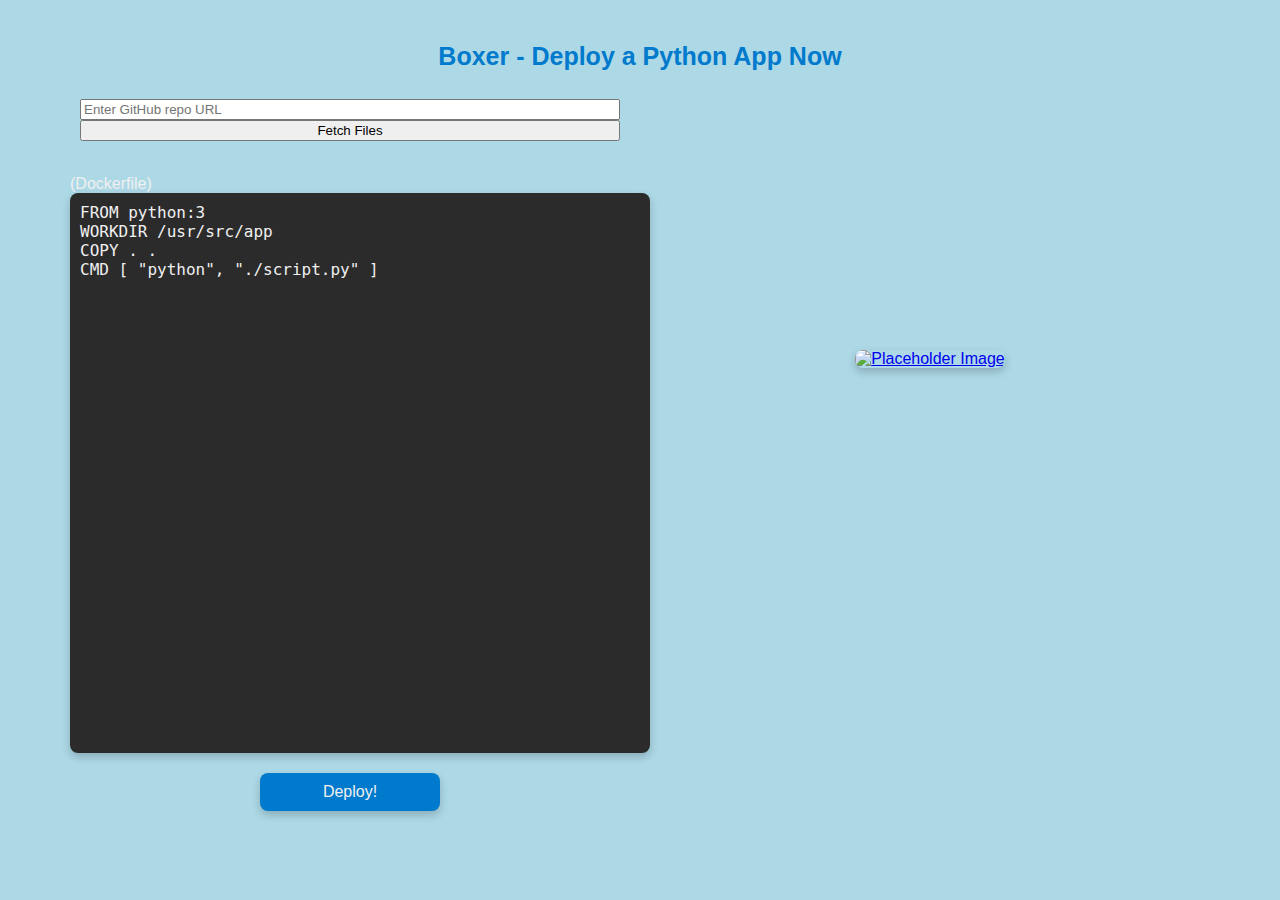
==== boxer.dev/python.html @ a1836804 "Add site page, chg to readme" ====
<!DOCTYPE html>
<html lang="en">
<head>
    <meta charset="UTF-8">
    <meta name="viewport" content="width=device-width, initial-scale=1.0">
    <title>Boxer-Python</title>
    <style>
        body {
            font-family: 'Segoe UI', Tahoma, Geneva, Verdana, sans-serif;
            margin: 0;
            padding: 0;
            display: flex;
            justify-content: center;
            align-items: center;
            height: 100vh;
            background-color: lightblue;
            color: #f0f0f0;
        }
        #fileList {
            font-size: 12px; /* Smaller font size */
            color: black;    /* Black font color */
        }
        #fileList a {
            text-decoration: none;
            color: black;    /* Black font color for links */
        }
        #fileList a:hover {
            text-decoration: underline; /* Underline on hover */
        }
        h1 {
            color: #007acc;
            font-size: 25px;
            position: absolute;
            top: 25px;
            margin-bottom: 5%;
            z-index: 1000; /* Ensure it is on top of other content */
        }
        .container {
            display: flex;
            flex-wrap: wrap;
            width: 100%;
            max-width: 1200px;
            padding: 20px;
            box-sizing: border-box;
        }
        .image {
            flex: 1;
            padding: 10px;
            display: flex;
            height: 60vh;
            justify-content: center;
            align-items: center;
        }
        .image img {
            max-width: 100%;
            height: 20vh;
            border-radius: 8px;
            box-shadow: 0 4px 8px rgba(0, 0, 0, 0.2);
        }
        .code {
            flex: 1;
            padding: 10px;
            display: flex;
            flex-direction: column;
        }
        .github-input {
            flex: 1;
            padding: 10px;
            display: flex;
            flex-direction: column;
        }
        .code textarea {
            width: 100%;
            height: 60vh;
            border: none;
            border-radius: 8px;
            padding: 10px;
            font-family: 'Fira Code', monospace;
            font-size: 16px;
            background-color: #2b2b2b;
            color: #f0f0f0;
            box-shadow: 0 4px 8px rgba(0, 0, 0, 0.2);
            resize: none;
        }
        .code textarea:focus {
            outline: none;
            box-shadow: 0 0 10px #007acc;
        }
         .button {
            margin-top: 20px;
            padding: 10px 20px;
            background-color: #007acc;
            width: 180px;
            align-self: center;
            color: #f0f0f0;
            border: none;
            border-radius: 8px;
            font-size: 16px;
            cursor: pointer;
            box-shadow: 0 4px 8px rgba(0, 0, 0, 0.2);
        }
         .github-btn {
            position: absolute;
            top: 20px;
            right: 20px;
            z-index: 1000; /* Ensure it is on top of other content */
        }
        @media (max-width: 600px) {
            .container {
                flex-direction: column;
                padding-top: 300px;
            }
            h1 {
              margin-top: 10%;
              margin-left: 3%;
            }
            .code textarea {
                height: 50vh;
            }
        }
    </style>
</head>
<body>
    <h1>Boxer - Deploy a Python App Now</h1>
    <div class="github-btn">
        <iframe src="https://ghbtns.com/github-btn.html?user=dphilla&amp;repo=boxer&amp;type=star&amp;count=true&amp;size=large" frameborder="0" scrolling="0" width="125" height="30" title="GitHub"></iframe>
    </div>
    <div class="container">
        <div class="code">
        <div class="github-input">
        <input type="text" id="repoUrl" placeholder="Enter GitHub repo URL">
        <button id="fetchFiles">Fetch Files</button>
        <ul id="fileList"></ul>
        </div>
          (Dockerfile)
            <textarea>
FROM python:3
WORKDIR /usr/src/app
COPY . .
CMD [ "python", "./script.py" ]
            </textarea>
             <button id="deployButton" class="button">Deploy!</button>
        </div>

        <div class="image">
            <a href="/" target="_blank">
            <img src="https://user-images.githubusercontent.com/20820229/164059786-8d082b44-59d6-431a-adf4-993116c8d492.png" alt="Placeholder Image">
            </a>
            <!--<img src="https://user-images.githubusercontent.com/20820229/164059786-8d082b44-59d6-431a-adf4-993116c8d492.png" alt="Mia St John" width="300" height="400">-->
        </div>
    </div>


    <script>
        document.getElementById('fetchFiles').onclick = async function() {
            const repoUrl = document.getElementById('repoUrl').value;
            const fileListElement = document.getElementById('fileList');
            fileListElement.innerHTML = '';

            const match = repoUrl.match(/github\.com\/([^\/]+)\/([^\/]+)/);
            if (!match) {
                alert('Invalid GitHub URL');
                return;
            }

            const [_, owner, repo] = match;
            const apiUrl = `https://api.github.com/repos/${owner}/${repo}/contents`;

            try {
                const response = await fetch(apiUrl);
                if (!response.ok) {
                    throw new Error(`Error fetching repository contents: ${response.statusText}`);
                }

                const files = await response.json();
                files.forEach(file => {
                    const listItem = document.createElement('li');
                    const link = document.createElement('a');
                    link.href = `https://github.com/${owner}/${repo}/blob/main/${file.path}`;
                    link.target = '_blank'; // Open link in a new tab
                    link.textContent = file.path;
                    listItem.appendChild(link);
                    fileListElement.appendChild(listItem);
                });
            } catch (error) {
                alert('Failed to fetch repository contents: ' + error.message);
            }
        };

        document.getElementById('deployButton').onclick = function() {
            window.location.href = 'https://boxer.dev';
        };
    </script>
</body>
</html>
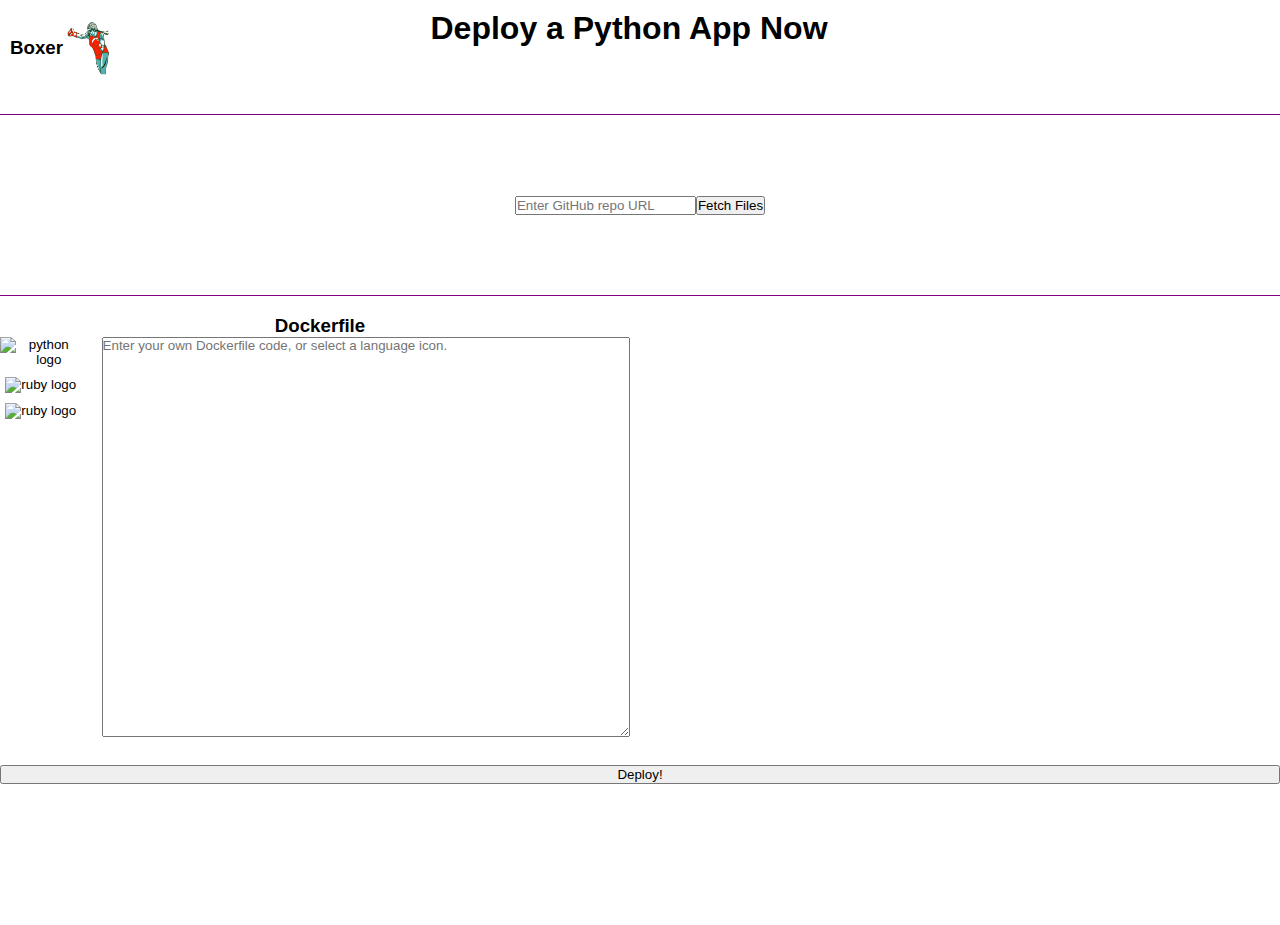
==== commit b0db4c6b: "Started css refresh." ====
--- a/boxer.dev/python.html
+++ b/boxer.dev/python.html
@@ -1,196 +1,68 @@
 <!DOCTYPE html>
-<html lang="en">
+<html lang='en'>
+
 <head>
-    <meta charset="UTF-8">
-    <meta name="viewport" content="width=device-width, initial-scale=1.0">
+    <meta charset='UTF-8'>
+    <meta name='viewport' content='width=device-width, initial-scale=1.0'>
     <title>Boxer-Python</title>
-    <style>
-        body {
-            font-family: 'Segoe UI', Tahoma, Geneva, Verdana, sans-serif;
-            margin: 0;
-            padding: 0;
-            display: flex;
-            justify-content: center;
-            align-items: center;
-            height: 100vh;
-            background-color: lightblue;
-            color: #f0f0f0;
-        }
-        #fileList {
-            font-size: 12px; /* Smaller font size */
-            color: black;    /* Black font color */
-        }
-        #fileList a {
-            text-decoration: none;
-            color: black;    /* Black font color for links */
-        }
-        #fileList a:hover {
-            text-decoration: underline; /* Underline on hover */
-        }
-        h1 {
-            color: #007acc;
-            font-size: 25px;
-            position: absolute;
-            top: 25px;
-            margin-bottom: 5%;
-            z-index: 1000; /* Ensure it is on top of other content */
-        }
-        .container {
-            display: flex;
-            flex-wrap: wrap;
-            width: 100%;
-            max-width: 1200px;
-            padding: 20px;
-            box-sizing: border-box;
-        }
-        .image {
-            flex: 1;
-            padding: 10px;
-            display: flex;
-            height: 60vh;
-            justify-content: center;
-            align-items: center;
-        }
-        .image img {
-            max-width: 100%;
-            height: 20vh;
-            border-radius: 8px;
-            box-shadow: 0 4px 8px rgba(0, 0, 0, 0.2);
-        }
-        .code {
-            flex: 1;
-            padding: 10px;
-            display: flex;
-            flex-direction: column;
-        }
-        .github-input {
-            flex: 1;
-            padding: 10px;
-            display: flex;
-            flex-direction: column;
-        }
-        .code textarea {
-            width: 100%;
-            height: 60vh;
-            border: none;
-            border-radius: 8px;
-            padding: 10px;
-            font-family: 'Fira Code', monospace;
-            font-size: 16px;
-            background-color: #2b2b2b;
-            color: #f0f0f0;
-            box-shadow: 0 4px 8px rgba(0, 0, 0, 0.2);
-            resize: none;
-        }
-        .code textarea:focus {
-            outline: none;
-            box-shadow: 0 0 10px #007acc;
-        }
-         .button {
-            margin-top: 20px;
-            padding: 10px 20px;
-            background-color: #007acc;
-            width: 180px;
-            align-self: center;
-            color: #f0f0f0;
-            border: none;
-            border-radius: 8px;
-            font-size: 16px;
-            cursor: pointer;
-            box-shadow: 0 4px 8px rgba(0, 0, 0, 0.2);
-        }
-         .github-btn {
-            position: absolute;
-            top: 20px;
-            right: 20px;
-            z-index: 1000; /* Ensure it is on top of other content */
-        }
-        @media (max-width: 600px) {
-            .container {
-                flex-direction: column;
-                padding-top: 300px;
-            }
-            h1 {
-              margin-top: 10%;
-              margin-left: 3%;
-            }
-            .code textarea {
-                height: 50vh;
-            }
-        }
-    </style>
+
+    <link rel="stylesheet" href="style.css">
 </head>
+
 <body>
-    <h1>Boxer - Deploy a Python App Now</h1>
-    <div class="github-btn">
-        <iframe src="https://ghbtns.com/github-btn.html?user=dphilla&amp;repo=boxer&amp;type=star&amp;count=true&amp;size=large" frameborder="0" scrolling="0" width="125" height="30" title="GitHub"></iframe>
+    <div class="header">
+        <div class="brand">
+            <h3>Boxer</h3>
+            <img src="img/boxer.png" alt="boxer logo" class="boxerLogo">
+        </div>
+        <h1>
+            Deploy a Python App Now
+        </h1>
+        <iframe
+            src="https://ghbtns.com/github-btn.html?user=dphilla&amp;repo=boxer&amp;type=star&amp;count=true&amp;size=large"
+            frameborder="0" scrolling="0" width="125" height="30" title="GitHub"></iframe>
     </div>
     <div class="container">
-        <div class="code">
-        <div class="github-input">
-        <input type="text" id="repoUrl" placeholder="Enter GitHub repo URL">
-        <button id="fetchFiles">Fetch Files</button>
-        <ul id="fileList"></ul>
+        <div class="repo">
+            <input type="text" id="repoUrl" placeholder="Enter GitHub repo URL">
+            <button id="fetchFiles">Fetch Files</button>
+            </input>
         </div>
-          (Dockerfile)
-            <textarea>
-FROM python:3
-WORKDIR /usr/src/app
-COPY . .
-CMD [ "python", "./script.py" ]
-            </textarea>
-             <button id="deployButton" class="button">Deploy!</button>
+        <div class="subContainer">
+            <div class="docker">
+                <h3>Dockerfile</h3>
+                <div class="dockerFile">
+                    <div class="dockerLang">
+                        <button type="button" class="codeLang" onclick="dockerfileLang('python')"><img
+                                src="https://cdn.jsdelivr.net/gh/devicons/devicon/icons/python/python-original.svg"
+                                height="40" alt="python logo" /></button>
+                        <button type="button" class="codeLang" onclick="dockerfileLang('ruby')"><img
+                                src="https://cdn.jsdelivr.net/gh/devicons/devicon/icons/ruby/ruby-original.svg"
+                                height="40" alt="ruby logo" /></button>
+                        <button type="button" class="codeLang" onclick="dockerfileLang('c')"><img
+                                src="https://cdn.jsdelivr.net/gh/devicons/devicon/icons/c/c-original.svg" height="40"
+                                alt="ruby logo" /></button>
+                    </div>
+                    <textarea id="dockerText" class="dockerText"
+                        placeholder="Enter your own Dockerfile code, or select a language icon."></textarea>
+                </div>
+            </div>
+            <div class="codebase">
+                <ul class="fileList" id="fileList">
+                </ul>
+            </div>
         </div>
-
-        <div class="image">
+        <button id="deployButton" class="button">Deploy!</button>
+        <!-- <div class="image">
             <a href="/" target="_blank">
-            <img src="https://user-images.githubusercontent.com/20820229/164059786-8d082b44-59d6-431a-adf4-993116c8d492.png" alt="Placeholder Image">
+                <img src="https://user-images.githubusercontent.com/20820229/164059786-8d082b44-59d6-431a-adf4-993116c8d492.png"
+                    alt="Placeholder Image">
             </a>
-            <!--<img src="https://user-images.githubusercontent.com/20820229/164059786-8d082b44-59d6-431a-adf4-993116c8d492.png" alt="Mia St John" width="300" height="400">-->
-        </div>
+            <img src="https://user-images.githubusercontent.com/20820229/164059786-8d082b44-59d6-431a-adf4-993116c8d492.png" alt="Mia St John" width="300" height="400">
+        </div> -->
     </div>
 
+    <script src="main.js"></script>
+</body>
 
-    <script>
-        document.getElementById('fetchFiles').onclick = async function() {
-            const repoUrl = document.getElementById('repoUrl').value;
-            const fileListElement = document.getElementById('fileList');
-            fileListElement.innerHTML = '';
-
-            const match = repoUrl.match(/github\.com\/([^\/]+)\/([^\/]+)/);
-            if (!match) {
-                alert('Invalid GitHub URL');
-                return;
-            }
-
-            const [_, owner, repo] = match;
-            const apiUrl = `https://api.github.com/repos/${owner}/${repo}/contents`;
-
-            try {
-                const response = await fetch(apiUrl);
-                if (!response.ok) {
-                    throw new Error(`Error fetching repository contents: ${response.statusText}`);
-                }
-
-                const files = await response.json();
-                files.forEach(file => {
-                    const listItem = document.createElement('li');
-                    const link = document.createElement('a');
-                    link.href = `https://github.com/${owner}/${repo}/blob/main/${file.path}`;
-                    link.target = '_blank'; // Open link in a new tab
-                    link.textContent = file.path;
-                    listItem.appendChild(link);
-                    fileListElement.appendChild(listItem);
-                });
-            } catch (error) {
-                alert('Failed to fetch repository contents: ' + error.message);
-            }
-        };
-
-        document.getElementById('deployButton').onclick = function() {
-            window.location.href = 'https://boxer.dev';
-        };
-    </script>
-</body>
-</html>
-
+</html>--- a/boxer.dev/style.css
+++ b/boxer.dev/style.css
@@ -0,0 +1,109 @@
+* {
+    margin: 0;
+    padding: 0;
+    box-sizing: border-box;
+    font-family: 'Segoe UI', Tahoma, Geneva, Verdana, sans-serif;
+}
+
+.header {
+    display: flex;
+    justify-content: space-between;
+    padding: 10px;
+    margin-bottom: 20px;
+}
+
+.brand {
+    display: flex;
+    align-items: center;
+}
+
+.boxerLogo {
+    height: 75px;
+    width: 50px;
+}
+
+.container {
+    height: 90vh;
+    width: 100vw;
+    display: flex;
+    flex-direction: column;
+}
+
+.repo {
+    width: 100vw;
+    height: 20vh;
+    margin-bottom: 20px;
+    display: flex;
+    justify-content: center;
+    align-items: center;
+    outline: solid purple 1px;
+}
+
+.subContainer {
+    width: 100vw;
+    height: 50vh;
+    display: flex;
+
+}
+
+.codebase {
+    width: 50vw;
+    display: flex;
+    padding: 10px 0px 10px 0px;
+}
+
+.fileList {
+    column-width: 100px;
+}
+
+ul {
+    list-style: none;
+}
+
+.docker {
+    width: 50vw;
+    display: flex;
+    flex-direction: column;
+    align-items: center;
+}
+
+.dockerFile {
+    width: 50vw;
+    display: flex;
+    justify-content: center;
+    padding: 0px 10px 0px 0px;
+    gap: 20px;
+}
+
+.dockerText {
+    width: 550px;
+    height: 400px;
+
+}
+
+.dockerLang {
+    display: flex;
+    flex-direction: column;
+    gap: 10px;
+}
+
+.codeLang {
+    border: hidden;
+    background-color: transparent;
+}
+
+@media (max-width: 600px) {
+    .container {
+        flex-direction: column;
+        padding-top: 300px;
+    }
+
+    h1 {
+        margin-top: 10%;
+        margin-left: 3%;
+    }
+
+    .code textarea {
+        height: 50vh;
+    }
+}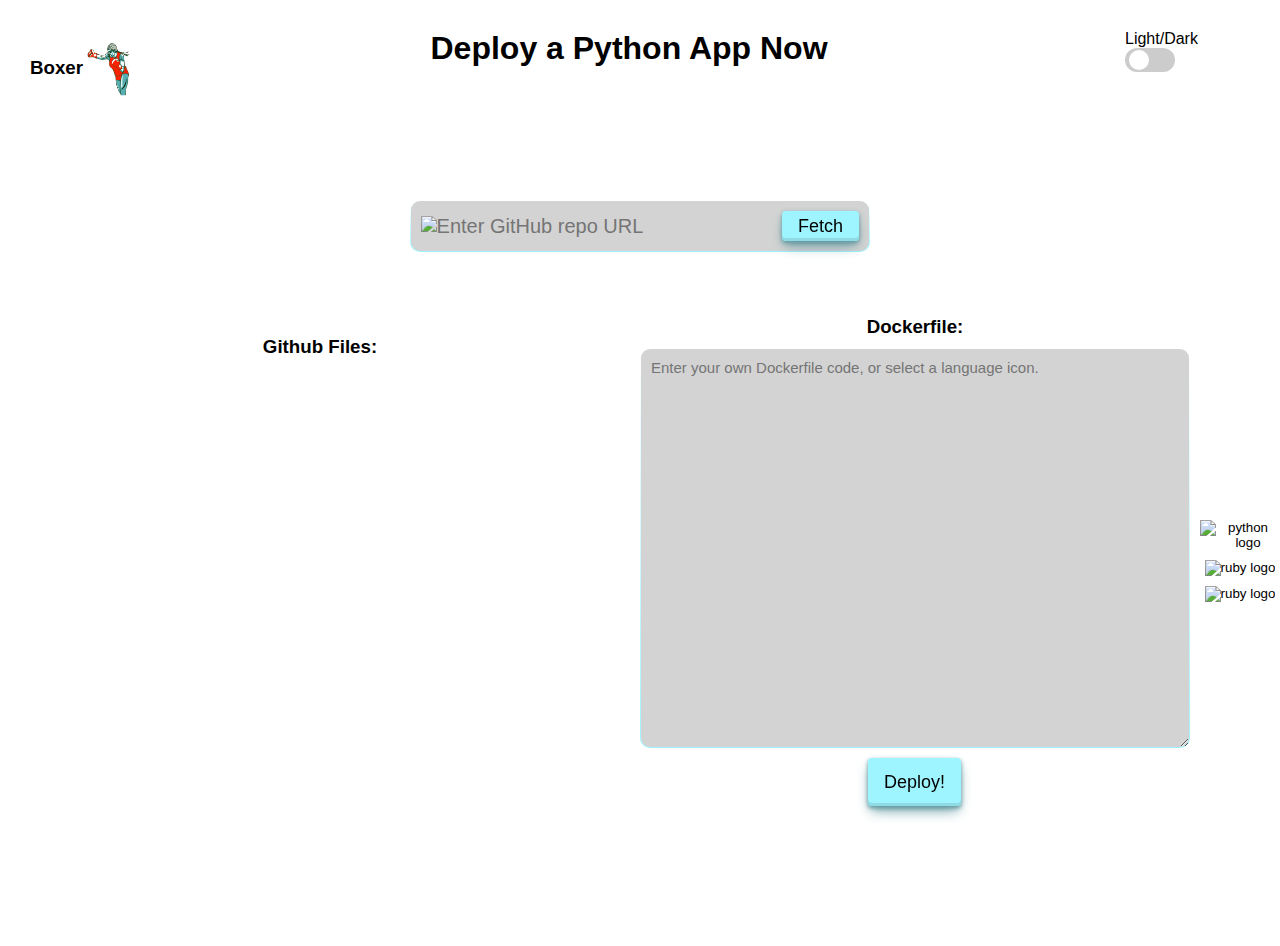
==== commit 87dbbe3e: "Light/Dark mode functionality added" ====
--- a/boxer.dev/python.html
+++ b/boxer.dev/python.html
@@ -18,49 +18,65 @@
         <h1>
             Deploy a Python App Now
         </h1>
-        <iframe
-            src="https://ghbtns.com/github-btn.html?user=dphilla&amp;repo=boxer&amp;type=star&amp;count=true&amp;size=large"
-            frameborder="0" scrolling="0" width="125" height="30" title="GitHub"></iframe>
+        <div>
+            <div>
+                <p>Light/Dark</p>
+                <label class="mode-switch">
+                    <input id="view-mode" type="checkbox" />
+                    <span class="slider"></span>
+                </label>
+            </div>
+            <iframe
+                src="https://ghbtns.com/github-btn.html?user=dphilla&amp;repo=boxer&amp;type=star&amp;count=true&amp;size=large"
+                frameborder="0" scrolling="0" width="125" height="30" title="GitHub"></iframe>
+        </div>
     </div>
     <div class="container">
         <div class="repo">
-            <input type="text" id="repoUrl" placeholder="Enter GitHub repo URL">
-            <button id="fetchFiles">Fetch Files</button>
-            </input>
+            <div class="repoWrapper">
+                <img src="img/github-light.png" height="20" id="github-icon">
+                <input type="text" id="repoUrl" class="repoUrl" placeholder="Enter GitHub repo URL">
+                <button id="fetchFiles" class="button">Fetch</button>
+            </div>
         </div>
         <div class="subContainer">
-            <div class="docker">
-                <h3>Dockerfile</h3>
-                <div class="dockerFile">
-                    <div class="dockerLang">
-                        <button type="button" class="codeLang" onclick="dockerfileLang('python')"><img
-                                src="https://cdn.jsdelivr.net/gh/devicons/devicon/icons/python/python-original.svg"
-                                height="40" alt="python logo" /></button>
-                        <button type="button" class="codeLang" onclick="dockerfileLang('ruby')"><img
-                                src="https://cdn.jsdelivr.net/gh/devicons/devicon/icons/ruby/ruby-original.svg"
-                                height="40" alt="ruby logo" /></button>
-                        <button type="button" class="codeLang" onclick="dockerfileLang('c')"><img
-                                src="https://cdn.jsdelivr.net/gh/devicons/devicon/icons/c/c-original.svg" height="40"
-                                alt="ruby logo" /></button>
-                    </div>
-                    <textarea id="dockerText" class="dockerText"
-                        placeholder="Enter your own Dockerfile code, or select a language icon."></textarea>
+            <div class="githubCode">
+                <h3>Github Files:</h3>
+                <div class="codebase">
+                    <ul class="fileList" id="fileList">
+                    </ul>
                 </div>
             </div>
-            <div class="codebase">
-                <ul class="fileList" id="fileList">
-                </ul>
+            <div class="docker">
+                <div class="dockerFile">
+                    <div class="textBox">
+                        <h3>Dockerfile:</h3>
+                        <textarea id="dockerText" class="dockerText"
+                            placeholder="Enter your own Dockerfile code, or select a language icon."></textarea>
+                        <button id="deployButton" class="button">Deploy!</button>
+                    </div>
+                </div>
+                <div class="dockerLang">
+                    <button type="button" class="codeLang" onclick="dockerfileLang('python')"><img
+                            src="https://cdn.jsdelivr.net/gh/devicons/devicon/icons/python/python-original.svg"
+                            height="40" alt="python logo" /></button>
+                    <button type="button" class="codeLang" onclick="dockerfileLang('ruby')"><img
+                            src="https://cdn.jsdelivr.net/gh/devicons/devicon/icons/ruby/ruby-original.svg" height="40"
+                            alt="ruby logo" /></button>
+                    <button type="button" class="codeLang" onclick="dockerfileLang('c')"><img
+                            src="https://cdn.jsdelivr.net/gh/devicons/devicon/icons/c/c-original.svg" height="40"
+                            alt="ruby logo" /></button>
+                </div>
             </div>
         </div>
-        <button id="deployButton" class="button">Deploy!</button>
-        <!-- <div class="image">
+    </div>
+    <!-- <div class="image">
             <a href="/" target="_blank">
                 <img src="https://user-images.githubusercontent.com/20820229/164059786-8d082b44-59d6-431a-adf4-993116c8d492.png"
                     alt="Placeholder Image">
             </a>
             <img src="https://user-images.githubusercontent.com/20820229/164059786-8d082b44-59d6-431a-adf4-993116c8d492.png" alt="Mia St John" width="300" height="400">
         </div> -->
-    </div>
 
     <script src="main.js"></script>
 </body>
--- a/boxer.dev/style.css
+++ b/boxer.dev/style.css
@@ -3,13 +3,41 @@
     padding: 0;
     box-sizing: border-box;
     font-family: 'Segoe UI', Tahoma, Geneva, Verdana, sans-serif;
+    color: var(--text-color);
+}
+
+:root {
+    --bg-img: url("img/boxer-bg-light.png");
+    --text-color: black;
+    --text-box: linear-gradient(lightgrey, lightgrey) padding-box,
+        linear-gradient(white, #9ef4ff) border-box;
+    --button-color: #9ef4ff;
+    --button-box-shadow: #6399a0 0 2px 4px, #6399a0 0 7px 13px -3px, #8edbe5 0 -3px 0 inset;
+    --button-box-shadow-active: #5e9299 0 3px 7px inset;
+    --button-box-shadow-focus: #5e9299 0 0 0 1.5px inset, #6399a0 0 2px 4px, #6399a0 0 7px 13px -3px, #5e9299 0 -3px 0 inset
+}
+
+.dark-mode {
+    --bg-img: url("img/boxer-bg-dark.png");
+    --text-color: white;
+    --text-box: linear-gradient(#0d1017, #0d1017) padding-box,
+        linear-gradient(#0d1017, rebeccapurple) border-box;
+    --button-color: #FCFCFD;
+    --button-box-shadow: rgba(45, 35, 66, 0.4) 0 2px 4px, rgba(45, 35, 66, 0.3) 0 7px 13px -3px, #D6D6E7 0 -3px 0 inset;
+    --button-box-shadow-active: #D6D6E7 0 3px 7px inset;
+    --button-box-shadow-focus: #D6D6E7 0 0 0 1.5px inset, rgba(45, 35, 66, 0.4) 0 2px 4px, rgba(45, 35, 66, 0.3) 0 7px 13px -3px, #D6D6E7 0 -3px 0 inset
+}
+
+body {
+    background-image: var(--bg-img);
+    overflow: hidden;
 }
 
 .header {
     display: flex;
     justify-content: space-between;
     padding: 10px;
-    margin-bottom: 20px;
+    margin: 20px;
 }
 
 .brand {
@@ -22,6 +50,54 @@
     width: 50px;
 }
 
+/* Containter for our Light/Dark mode switch */
+.mode-switch {
+    position: relative;
+    display: inline-block;
+    width: 50px;
+    height: 24px;
+}
+
+/* Will hide default checkbox */
+.mode-switch input {
+    opacity: 0;
+    width: 0;
+    height: 0;
+}
+
+/* The track */
+.slider {
+    position: absolute;
+    cursor: pointer;
+    background-color: #ccc;
+    border-radius: 24px;
+    width: 100%;
+    height: 100%;
+    transition: background-color 0.3s;
+}
+
+/* Rounded slider */
+.slider::before {
+    content: "";
+    position: absolute;
+    height: 20px;
+    width: 20px;
+    left: 4px;
+    bottom: 2px;
+    background-color: white;
+    border-radius: 50%;
+    transition: transform 0.3s;
+}
+
+/* Toggled state */
+.mode-switch input:checked+.slider {
+    background-color: rebeccapurple;
+}
+
+.mode-switch input:checked+.slider::before {
+    transform: translateX(22px);
+}
+
 .container {
     height: 90vh;
     width: 100vw;
@@ -30,14 +106,44 @@
 }
 
 .repo {
-    width: 100vw;
+    width: 60vw;
     height: 20vh;
     margin-bottom: 20px;
     display: flex;
+    align-self: center;
     justify-content: center;
     align-items: center;
-    outline: solid purple 1px;
-}
+    gap: 10px;
+}
+
+.repoWrapper {
+    width: 60%;
+    display: flex;
+    align-items: center;
+    background: var(--text-box);
+    border: 1px solid transparent;
+    border-radius: 10px;
+    padding: 10px;
+    border-radius: 10px;
+}
+
+
+.repoUrl {
+    border: hidden;
+    background-color: transparent;
+    flex: 1;
+    font-size: 20px;
+}
+
+input.repoUrl:focus {
+    outline: none;
+}
+
+
+#fetchFiles {
+    height: 30px;
+}
+
 
 .subContainer {
     width: 100vw;
@@ -46,31 +152,59 @@
 
 }
 
+.githubCode {
+    display: flex;
+    flex-direction: column;
+    align-items: center;
+}
+
 .codebase {
     width: 50vw;
     display: flex;
-    padding: 10px 0px 10px 0px;
+    justify-content: center;
+    height: 400px;
+    padding: 15px 0px 15px 0px;
 }
 
 .fileList {
-    column-width: 100px;
+    column-width: 115px;
 }
 
 ul {
     list-style: none;
 }
 
+a {
+    position: relative;
+    text-decoration: none;
+}
+
+a::before {
+    content: '';
+    position: absolute;
+    width: 100%;
+    height: 1px;
+    background-color: var(--text-color);
+    bottom: 0;
+    left: 0;
+    transform-origin: right;
+    transform: scaleX(0);
+    transition: transform .3s ease-in-out;
+}
+
+a:hover::before {
+    transform-origin: left;
+    transform: scaleX(1);
+}
+
 .docker {
     width: 50vw;
     display: flex;
-    flex-direction: column;
     align-items: center;
 }
 
 .dockerFile {
-    width: 50vw;
-    display: flex;
-    justify-content: center;
+    display: flex;
     padding: 0px 10px 0px 0px;
     gap: 20px;
 }
@@ -78,7 +212,22 @@
 .dockerText {
     width: 550px;
     height: 400px;
-
+    background: var(--text-box);
+    border: 1px solid transparent;
+    border-radius: 10px;
+    padding: 10px;
+    font-size: 15px;
+}
+
+textarea.dockerText:focus {
+    outline: none;
+}
+
+.textBox {
+    display: flex;
+    flex-direction: column;
+    align-items: center;
+    gap: 10px;
 }
 
 .dockerLang {
@@ -91,6 +240,45 @@
     border: hidden;
     background-color: transparent;
 }
+
+
+.button {
+    align-items: center;
+    align-self: center;
+    background-color: var(--button-color);
+    border-radius: 4px;
+    border-width: 0;
+    box-shadow: var(--button-box-shadow);
+    box-sizing: border-box;
+    color: black;
+    display: inline-flex;
+    height: 48px;
+    justify-content: center;
+    padding-left: 16px;
+    padding-right: 16px;
+    transition: box-shadow .15s, transform .15s;
+    user-select: none;
+    -webkit-user-select: none;
+    touch-action: manipulation;
+    white-space: nowrap;
+    will-change: box-shadow, transform;
+    font-size: 18px;
+}
+
+.button:focus {
+    box-shadow: var(--button-box-shadow-focus);
+}
+
+.button:hover {
+    transform: translateY(-2px);
+    cursor: pointer;
+}
+
+.button:active {
+    box-shadow: var(--button-box-shadow-active);
+    transform: translateY(2px);
+}
+
 
 @media (max-width: 600px) {
     .container {
@@ -106,4 +294,5 @@
     .code textarea {
         height: 50vh;
     }
+
 }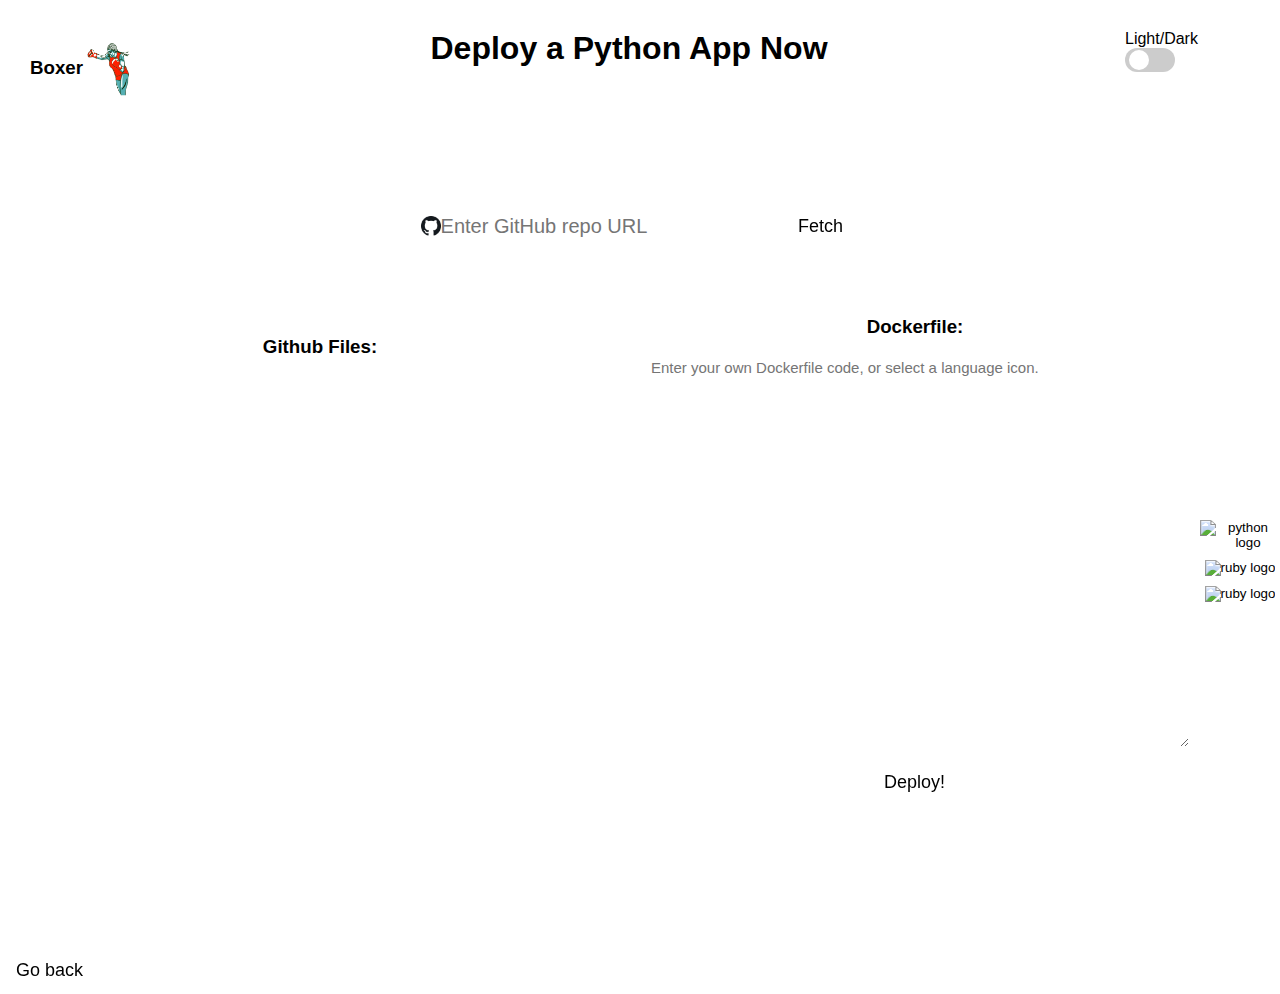
==== commit 10519f97: "Merge pull request #1 from Seth-Ozaki/dev" ====
--- a/boxer.dev/python.html
+++ b/boxer.dev/python.html
@@ -7,78 +7,79 @@
     <title>Boxer-Python</title>
 
     <link rel="stylesheet" href="style.css">
+    <link rel="stylesheet" href="https://cdn.jsdelivr.net/npm/xterm/css/xterm.css">
 </head>
 
 <body>
-    <div class="header">
-        <div class="brand">
-            <h3>Boxer</h3>
-            <img src="img/boxer.png" alt="boxer logo" class="boxerLogo">
-        </div>
-        <h1>
-            Deploy a Python App Now
-        </h1>
-        <div>
+    <div id="dashboard">
+        <div class="header">
+            <div class="brand">
+                <h3>Boxer</h3>
+                <img src="img/boxer.png" alt="boxer logo" class="boxerLogo">
+            </div>
+            <h1>
+                Deploy a Python App Now
+            </h1>
             <div>
-                <p>Light/Dark</p>
-                <label class="mode-switch">
-                    <input id="view-mode" type="checkbox" />
-                    <span class="slider"></span>
-                </label>
-            </div>
-            <iframe
-                src="https://ghbtns.com/github-btn.html?user=dphilla&amp;repo=boxer&amp;type=star&amp;count=true&amp;size=large"
-                frameborder="0" scrolling="0" width="125" height="30" title="GitHub"></iframe>
-        </div>
-    </div>
-    <div class="container">
-        <div class="repo">
-            <div class="repoWrapper">
-                <img src="img/github-light.png" height="20" id="github-icon">
-                <input type="text" id="repoUrl" class="repoUrl" placeholder="Enter GitHub repo URL">
-                <button id="fetchFiles" class="button">Fetch</button>
+                <div>
+                    <p>Light/Dark</p>
+                    <label class="mode-switch">
+                        <input id="view-mode" type="checkbox" />
+                        <span class="slider"></span>
+                    </label>
+                </div>
+                <iframe
+                    src="https://ghbtns.com/github-btn.html?user=dphilla&amp;repo=boxer&amp;type=star&amp;count=true&amp;size=large"
+                    frameborder="0" scrolling="0" width="125" height="30" title="GitHub"></iframe>
             </div>
         </div>
-        <div class="subContainer">
-            <div class="githubCode">
-                <h3>Github Files:</h3>
-                <div class="codebase">
-                    <ul class="fileList" id="fileList">
-                    </ul>
+        <div class="container">
+            <div class="repo">
+                <div class="repoWrapper">
+                    <img src="img/github-light.png" height="20" id="github-icon">
+                    <input type="text" id="repoUrl" class="repoUrl" placeholder="Enter GitHub repo URL">
+                    <button id="fetchFiles" class="button">Fetch</button>
                 </div>
             </div>
-            <div class="docker">
-                <div class="dockerFile">
-                    <div class="textBox">
-                        <h3>Dockerfile:</h3>
-                        <textarea id="dockerText" class="dockerText"
-                            placeholder="Enter your own Dockerfile code, or select a language icon."></textarea>
-                        <button id="deployButton" class="button">Deploy!</button>
+            <div class="subContainer">
+                <div class="githubCode">
+                    <h3>Github Files:</h3>
+                    <div class="codebase">
+                        <ul class="fileList" id="fileList">
+                        </ul>
                     </div>
                 </div>
-                <div class="dockerLang">
-                    <button type="button" class="codeLang" onclick="dockerfileLang('python')"><img
-                            src="https://cdn.jsdelivr.net/gh/devicons/devicon/icons/python/python-original.svg"
-                            height="40" alt="python logo" /></button>
-                    <button type="button" class="codeLang" onclick="dockerfileLang('ruby')"><img
-                            src="https://cdn.jsdelivr.net/gh/devicons/devicon/icons/ruby/ruby-original.svg" height="40"
-                            alt="ruby logo" /></button>
-                    <button type="button" class="codeLang" onclick="dockerfileLang('c')"><img
-                            src="https://cdn.jsdelivr.net/gh/devicons/devicon/icons/c/c-original.svg" height="40"
-                            alt="ruby logo" /></button>
+                <div class="docker">
+                    <div class="dockerFile">
+                        <div class="textBox">
+                            <h3>Dockerfile:</h3>
+                            <textarea id="dockerText" class="dockerText"
+                                placeholder="Enter your own Dockerfile code, or select a language icon."></textarea>
+                            <button id="deployButton" class="button">Deploy!</button>
+                        </div>
+                    </div>
+                    <div class="dockerLang">
+                        <button type="button" class="codeLang" onclick="dockerfileLang('python')"><img
+                                src="https://cdn.jsdelivr.net/gh/devicons/devicon/icons/python/python-original.svg"
+                                height="40" alt="python logo" /></button>
+                        <button type="button" class="codeLang" onclick="dockerfileLang('ruby')"><img
+                                src="https://cdn.jsdelivr.net/gh/devicons/devicon/icons/ruby/ruby-original.svg"
+                                height="40" alt="ruby logo" /></button>
+                        <button type="button" class="codeLang" onclick="dockerfileLang('c')"><img
+                                src="https://cdn.jsdelivr.net/gh/devicons/devicon/icons/c/c-original.svg" height="40"
+                                alt="ruby logo" /></button>
+                    </div>
                 </div>
             </div>
         </div>
     </div>
-    <!-- <div class="image">
-            <a href="/" target="_blank">
-                <img src="https://user-images.githubusercontent.com/20820229/164059786-8d082b44-59d6-431a-adf4-993116c8d492.png"
-                    alt="Placeholder Image">
-            </a>
-            <img src="https://user-images.githubusercontent.com/20820229/164059786-8d082b44-59d6-431a-adf4-993116c8d492.png" alt="Mia St John" width="300" height="400">
-        </div> -->
+    <div id="terminal-container">
+        <div id="terminal"></div>
+        <button id="returnButton" class="button">Go back</button>
+    </div>
+    <script src="main.js"></script>
+    <script src="https://cdn.jsdelivr.net/npm/xterm/lib/xterm.js"></script>
 
-    <script src="main.js"></script>
 </body>
 
 </html>--- a/boxer.dev/style.css
+++ b/boxer.dev/style.css
@@ -6,8 +6,9 @@
     color: var(--text-color);
 }
 
-:root {
+.light-mode {
     --bg-img: url("img/boxer-bg-light.png");
+    --bg-img-mobile: url("img/boxer-bg-light-mobile.png");
     --text-color: black;
     --text-box: linear-gradient(lightgrey, lightgrey) padding-box,
         linear-gradient(white, #9ef4ff) border-box;
@@ -19,6 +20,7 @@
 
 .dark-mode {
     --bg-img: url("img/boxer-bg-dark.png");
+    --bg-img-mobile: url("img/boxer-bg-dark-mobile.png");
     --text-color: white;
     --text-box: linear-gradient(#0d1017, #0d1017) padding-box,
         linear-gradient(#0d1017, rebeccapurple) border-box;
@@ -281,18 +283,59 @@
 
 
 @media (max-width: 600px) {
+    * {
+        margin: 0;
+        padding: 0;
+        box-sizing: border-box;
+        font-family: 'Segoe UI', Tahoma, Geneva, Verdana, sans-serif;
+    }
+
+    body {
+        overflow: scroll;
+        background-image: var(--bg-img-mobile);
+    }
+
+    .header {
+        display: flex;
+        flex-direction: column;
+        align-items: center;
+    }
+
     .container {
+        display: flex;
         flex-direction: column;
-        padding-top: 300px;
-    }
-
-    h1 {
-        margin-top: 10%;
-        margin-left: 3%;
-    }
-
-    .code textarea {
-        height: 50vh;
-    }
-
+    }
+
+    .subContainer {
+        display: flex;
+        flex-direction: column;
+    }
+
+    .repoWrapper {
+        width: 100vw;
+        display: flex;
+    }
+
+    .docker {
+        width: 100vw;
+        display: flex;
+        flex-direction: column-reverse;
+
+    }
+
+    .dockerText {
+        width: 80vw;
+        height: 300px;
+        resize: none;
+    }
+
+    .dockerLang {
+        display: flex;
+        flex-direction: row;
+    }
+}
+
+#terminal {
+    width: 100%;
+    background-image: var(--bg-img);
 }